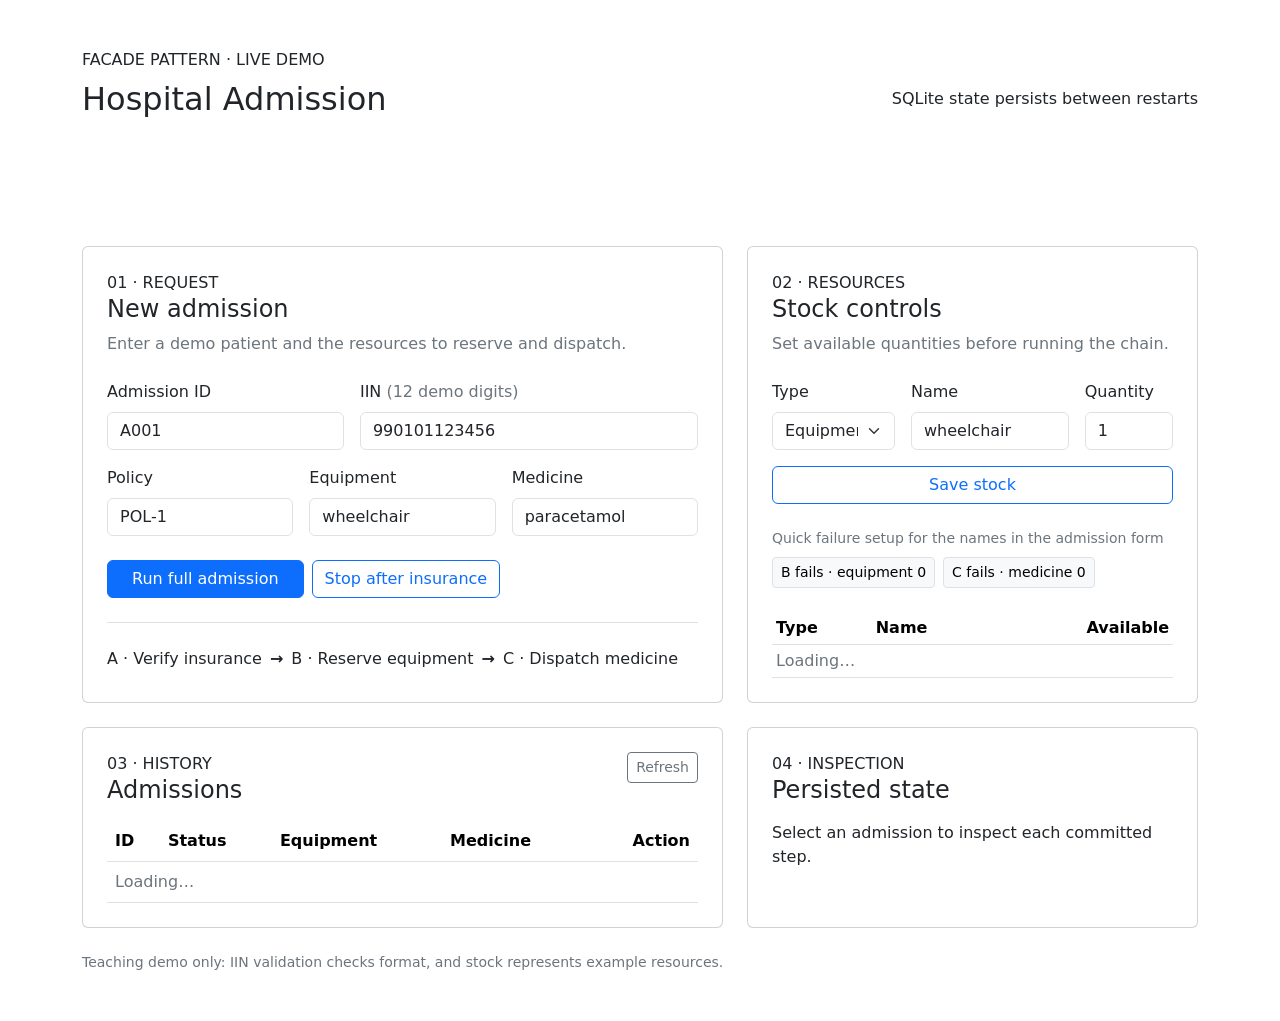
==== Assignment04/web/index.html @ b136b402 "feat: add Bootstrap frontend" ====
<!doctype html>
<html lang="en">
<head>
  <meta charset="utf-8">
  <meta name="viewport" content="width=device-width, initial-scale=1">
  <title>Hospital Admission Demo</title>
  <link href="https://cdn.jsdelivr.net/npm/bootstrap@5.3.8/dist/css/bootstrap.min.css" rel="stylesheet" integrity="sha384-sRIl4kxILFvY47J16cr9ZwB07vP4J8+LH7qKQnuqkuIAvNWLzeN8tE5YBujZqJLB" crossorigin="anonymous">
  <link href="/app.css" rel="stylesheet">
  <script src="/app.js" defer></script>
</head>
<body>
  <header class="topbar py-4 py-md-5">
    <div class="container">
      <div class="d-flex justify-content-between align-items-center gap-3 flex-wrap">
        <div>
          <div class="eyebrow mb-2">FACADE PATTERN · LIVE DEMO</div>
          <h1 class="h2 mb-2">Hospital Admission</h1>
          <p class="mb-0 text-white-50">One request. Three independent steps. Visible compensation when a later step fails.</p>
        </div>
        <span class="storage-pill">SQLite state persists between restarts</span>
      </div>
    </div>
  </header>

  <main class="container py-4 py-md-5">
    <div id="notice" class="alert d-none" role="status" aria-live="polite"></div>

    <div class="row g-4">
      <div class="col-lg-7">
        <section class="card panel h-100">
          <div class="card-body p-4">
            <div class="section-kicker">01 · REQUEST</div>
            <h2 class="h4 mb-2">New admission</h2>
            <p class="text-secondary mb-4">Enter a demo patient and the resources to reserve and dispatch.</p>
            <form id="admission-form">
              <div class="row g-3">
                <div class="col-sm-5">
                  <label class="form-label" for="admission-id">Admission ID</label>
                  <input class="form-control" id="admission-id" name="id" value="A001" required autocomplete="off">
                </div>
                <div class="col-sm-7">
                  <label class="form-label" for="iin">IIN <span class="text-secondary fw-normal">(12 demo digits)</span></label>
                  <input class="form-control" id="iin" name="iin" value="990101123456" inputmode="numeric" pattern="[0-9]{12}" maxlength="12" required>
                </div>
                <div class="col-sm-4">
                  <label class="form-label" for="policy">Policy</label>
                  <input class="form-control" id="policy" name="policy" value="POL-1" required>
                </div>
                <div class="col-sm-4">
                  <label class="form-label" for="equipment">Equipment</label>
                  <input class="form-control" id="equipment" name="equipment" value="wheelchair" required>
                </div>
                <div class="col-sm-4">
                  <label class="form-label" for="medicine">Medicine</label>
                  <input class="form-control" id="medicine" name="medicine" value="paracetamol" required>
                </div>
              </div>
              <div class="d-flex gap-2 flex-wrap mt-4">
                <button class="btn btn-primary px-4" type="button" data-admission-action="admit">Run full admission</button>
                <button class="btn btn-outline-primary" type="button" data-admission-action="start">Stop after insurance</button>
              </div>
            </form>
            <div class="flow mt-4 pt-4 border-top d-flex align-items-center flex-wrap gap-2" aria-label="Admission steps">
              <span>A · Verify insurance</span><b>→</b><span>B · Reserve equipment</span><b>→</b><span>C · Dispatch medicine</span>
            </div>
          </div>
        </section>
      </div>

      <div class="col-lg-5">
        <section class="card panel h-100">
          <div class="card-body p-4">
            <div class="section-kicker">02 · RESOURCES</div>
            <h2 class="h4 mb-2">Stock controls</h2>
            <p class="text-secondary mb-4">Set available quantities before running the chain.</p>
            <form id="stock-form" class="row g-3 align-items-end">
              <div class="col-sm-4">
                <label class="form-label" for="stock-kind">Type</label>
                <select class="form-select" id="stock-kind" name="kind"><option value="equipment">Equipment</option><option value="pharmacy">Medicine</option></select>
              </div>
              <div class="col-sm-5">
                <label class="form-label" for="stock-name">Name</label>
                <input class="form-control" id="stock-name" name="name" value="wheelchair" required>
              </div>
              <div class="col-sm-3">
                <label class="form-label" for="stock-quantity">Quantity</label>
                <input class="form-control" id="stock-quantity" name="quantity" type="number" min="0" value="1" required>
              </div>
              <div class="col-12"><button class="btn btn-outline-primary w-100" type="submit">Save stock</button></div>
            </form>
            <div class="small text-secondary mt-4 mb-2">Quick failure setup for the names in the admission form</div>
            <div class="d-flex gap-2 flex-wrap">
              <button id="prepare-b" class="btn btn-light border btn-sm" type="button">B fails · equipment 0</button>
              <button id="prepare-c" class="btn btn-light border btn-sm" type="button">C fails · medicine 0</button>
            </div>
            <div class="table-responsive mt-4">
              <table class="table table-sm align-middle mb-0"><thead><tr><th>Type</th><th>Name</th><th class="text-end">Available</th></tr></thead><tbody id="stock-rows"><tr><td colspan="3" class="text-secondary">Loading…</td></tr></tbody></table>
            </div>
          </div>
        </section>
      </div>
    </div>

    <div class="row g-4 mt-0">
      <div class="col-lg-7">
        <section class="card panel h-100">
          <div class="card-body p-4">
            <div class="d-flex justify-content-between align-items-start gap-3 flex-wrap mb-3">
              <div><div class="section-kicker">03 · HISTORY</div><h2 class="h4 mb-0">Admissions</h2></div>
              <button id="refresh" class="btn btn-outline-secondary btn-sm" type="button">Refresh</button>
            </div>
            <div class="table-responsive">
              <table class="table table-hover align-middle mb-0"><thead><tr><th>ID</th><th>Status</th><th>Equipment</th><th>Medicine</th><th class="text-end">Action</th></tr></thead><tbody id="admission-rows"><tr><td colspan="5" class="text-secondary">Loading…</td></tr></tbody></table>
            </div>
          </div>
        </section>
      </div>
      <div class="col-lg-5">
        <section class="card panel h-100">
          <div class="card-body p-4">
            <div class="section-kicker">04 · INSPECTION</div>
            <h2 class="h4 mb-3">Persisted state</h2>
            <div id="detail-empty" class="empty-state">Select an admission to inspect each committed step.</div>
            <div id="detail" class="d-none">
              <div class="d-flex align-items-center justify-content-between gap-2 mb-3"><strong id="detail-id" class="fs-5"></strong><span id="detail-status"></span></div>
              <div class="step"><span>Insurance verifier</span><strong id="detail-insurance"></strong></div>
              <div class="step"><span>Equipment reserver</span><strong id="detail-equipment"></strong></div>
              <div class="step"><span>Pharmacy dispatcher</span><strong id="detail-pharmacy"></strong></div>
              <div id="detail-reason" class="small text-danger-emphasis mt-3 d-none"></div>
              <div class="d-flex gap-2 flex-wrap mt-4">
                <button id="resume" class="btn btn-primary btn-sm" type="button">Resume chain</button>
                <button id="compensate" class="btn btn-outline-danger btn-sm" type="button">Compensate manually</button>
              </div>
            </div>
          </div>
        </section>
      </div>
    </div>
    <p class="small text-secondary mt-4 mb-0">Teaching demo only: IIN validation checks format, and stock represents example resources.</p>
  </main>
</body>
</html>
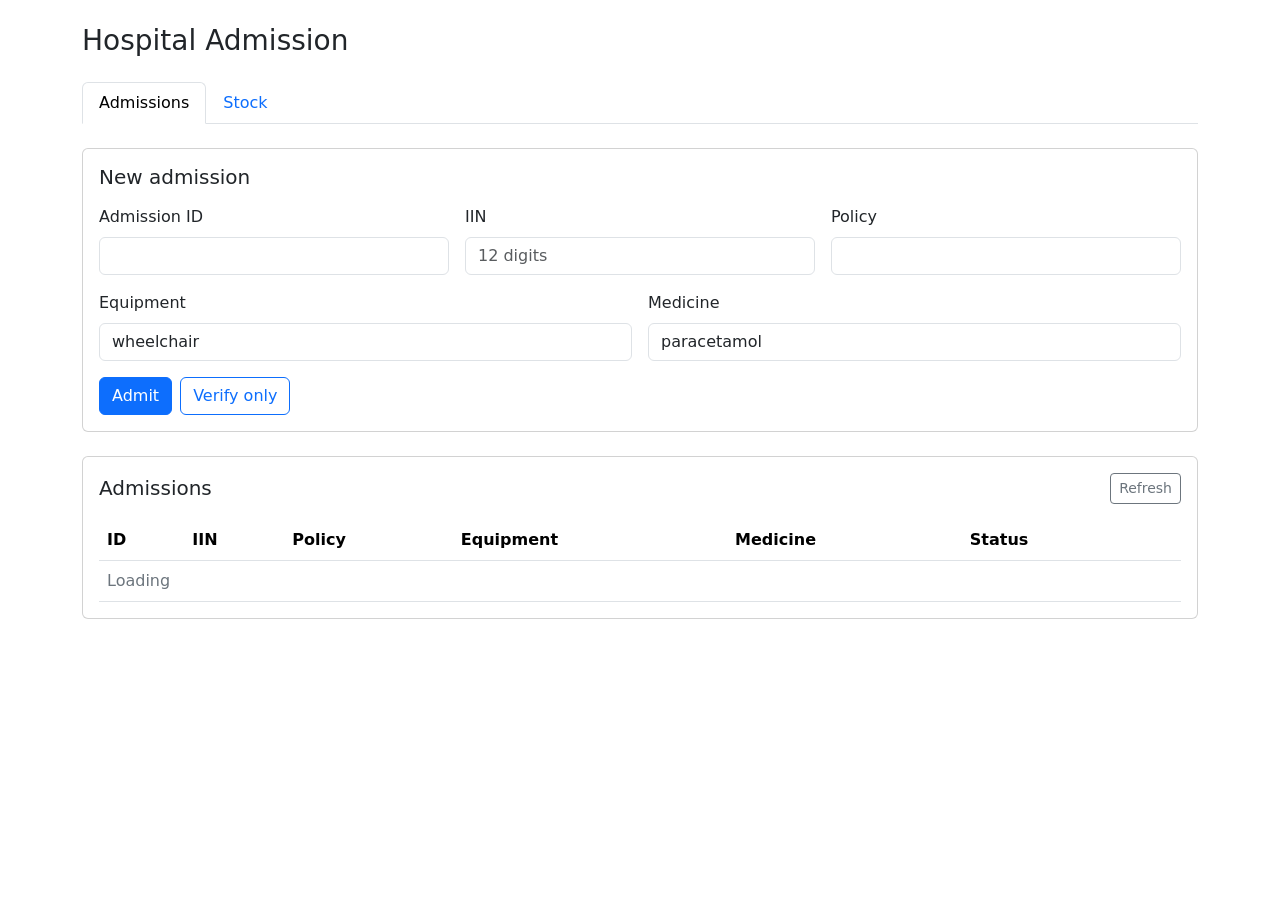
==== commit d9ed1bed: "feat: show admissions and stock tables" ====
--- a/Assignment04/web/index.html
+++ b/Assignment04/web/index.html
@@ -3,140 +3,129 @@
 <head>
   <meta charset="utf-8">
   <meta name="viewport" content="width=device-width, initial-scale=1">
-  <title>Hospital Admission Demo</title>
+  <title>Hospital Admission</title>
   <link href="https://cdn.jsdelivr.net/npm/bootstrap@5.3.8/dist/css/bootstrap.min.css" rel="stylesheet" integrity="sha384-sRIl4kxILFvY47J16cr9ZwB07vP4J8+LH7qKQnuqkuIAvNWLzeN8tE5YBujZqJLB" crossorigin="anonymous">
   <link href="/app.css" rel="stylesheet">
   <script src="/app.js" defer></script>
 </head>
 <body>
-  <header class="topbar py-4 py-md-5">
-    <div class="container">
-      <div class="d-flex justify-content-between align-items-center gap-3 flex-wrap">
-        <div>
-          <div class="eyebrow mb-2">FACADE PATTERN · LIVE DEMO</div>
-          <h1 class="h2 mb-2">Hospital Admission</h1>
-          <p class="mb-0 text-white-50">One request. Three independent steps. Visible compensation when a later step fails.</p>
-        </div>
-        <span class="storage-pill">SQLite state persists between restarts</span>
-      </div>
-    </div>
-  </header>
+  <div class="container py-4">
+    <header class="mb-4">
+      <h1 class="h3 mb-4">Hospital Admission</h1>
+      <nav class="nav nav-tabs" aria-label="Sections">
+        <button id="tab-admissions" class="nav-link active" type="button" aria-selected="true" aria-controls="panel-admissions">Admissions</button>
+        <button id="tab-stock" class="nav-link" type="button" aria-selected="false" aria-controls="panel-stock">Stock</button>
+      </nav>
+    </header>
 
-  <main class="container py-4 py-md-5">
     <div id="notice" class="alert d-none" role="status" aria-live="polite"></div>
 
-    <div class="row g-4">
-      <div class="col-lg-7">
-        <section class="card panel h-100">
-          <div class="card-body p-4">
-            <div class="section-kicker">01 · REQUEST</div>
-            <h2 class="h4 mb-2">New admission</h2>
-            <p class="text-secondary mb-4">Enter a demo patient and the resources to reserve and dispatch.</p>
+    <main>
+      <section id="panel-admissions">
+        <div class="card mb-4">
+          <div class="card-body">
+            <h2 class="h5 mb-3">New admission</h2>
             <form id="admission-form">
               <div class="row g-3">
-                <div class="col-sm-5">
+                <div class="col-md-4">
                   <label class="form-label" for="admission-id">Admission ID</label>
-                  <input class="form-control" id="admission-id" name="id" value="A001" required autocomplete="off">
+                  <input class="form-control" id="admission-id" name="id" required autocomplete="off">
                 </div>
-                <div class="col-sm-7">
-                  <label class="form-label" for="iin">IIN <span class="text-secondary fw-normal">(12 demo digits)</span></label>
-                  <input class="form-control" id="iin" name="iin" value="990101123456" inputmode="numeric" pattern="[0-9]{12}" maxlength="12" required>
+                <div class="col-md-4">
+                  <label class="form-label" for="iin">IIN</label>
+                  <input class="form-control" id="iin" name="iin" inputmode="numeric" pattern="[0-9]{12}" maxlength="12" placeholder="12 digits" required>
                 </div>
-                <div class="col-sm-4">
+                <div class="col-md-4">
                   <label class="form-label" for="policy">Policy</label>
-                  <input class="form-control" id="policy" name="policy" value="POL-1" required>
+                  <input class="form-control" id="policy" name="policy" required>
                 </div>
-                <div class="col-sm-4">
+                <div class="col-md-6">
                   <label class="form-label" for="equipment">Equipment</label>
                   <input class="form-control" id="equipment" name="equipment" value="wheelchair" required>
                 </div>
-                <div class="col-sm-4">
+                <div class="col-md-6">
                   <label class="form-label" for="medicine">Medicine</label>
                   <input class="form-control" id="medicine" name="medicine" value="paracetamol" required>
                 </div>
               </div>
-              <div class="d-flex gap-2 flex-wrap mt-4">
-                <button class="btn btn-primary px-4" type="button" data-admission-action="admit">Run full admission</button>
-                <button class="btn btn-outline-primary" type="button" data-admission-action="start">Stop after insurance</button>
+              <div class="d-flex gap-2 mt-3">
+                <button class="btn btn-primary" type="button" data-admission-action="admit">Admit</button>
+                <button class="btn btn-outline-primary" type="button" data-admission-action="start">Verify only</button>
               </div>
             </form>
-            <div class="flow mt-4 pt-4 border-top d-flex align-items-center flex-wrap gap-2" aria-label="Admission steps">
-              <span>A · Verify insurance</span><b>→</b><span>B · Reserve equipment</span><b>→</b><span>C · Dispatch medicine</span>
+          </div>
+        </div>
+
+        <div class="card mb-4">
+          <div class="card-body">
+            <div class="d-flex justify-content-between align-items-center mb-3">
+              <h2 class="h5 mb-0">Admissions</h2>
+              <button id="refresh" class="btn btn-outline-secondary btn-sm" type="button">Refresh</button>
+            </div>
+            <div class="table-responsive">
+              <table class="table table-hover align-middle mb-0">
+                <thead><tr><th>ID</th><th>IIN</th><th>Policy</th><th>Equipment</th><th>Medicine</th><th>Status</th><th></th></tr></thead>
+                <tbody id="admission-rows"><tr><td colspan="7" class="text-secondary">Loading</td></tr></tbody>
+              </table>
             </div>
           </div>
-        </section>
-      </div>
+        </div>
 
-      <div class="col-lg-5">
-        <section class="card panel h-100">
-          <div class="card-body p-4">
-            <div class="section-kicker">02 · RESOURCES</div>
-            <h2 class="h4 mb-2">Stock controls</h2>
-            <p class="text-secondary mb-4">Set available quantities before running the chain.</p>
+        <div id="detail" class="card d-none">
+          <div class="card-body">
+            <div class="d-flex justify-content-between align-items-center mb-3">
+              <h2 id="detail-id" class="h5 mb-0"></h2>
+              <span id="detail-status"></span>
+            </div>
+            <div class="table-responsive">
+              <table class="table table-bordered mb-3">
+                <thead><tr><th>Insurance</th><th>Equipment</th><th>Pharmacy</th></tr></thead>
+                <tbody><tr><td id="detail-insurance"></td><td id="detail-equipment"></td><td id="detail-pharmacy"></td></tr></tbody>
+              </table>
+            </div>
+            <p id="detail-reason" class="text-danger d-none"></p>
+            <div class="d-flex gap-2">
+              <button id="resume" class="btn btn-primary btn-sm" type="button">Resume</button>
+              <button id="compensate" class="btn btn-outline-danger btn-sm" type="button">Compensate</button>
+            </div>
+          </div>
+        </div>
+      </section>
+
+      <section id="panel-stock" class="d-none">
+        <div class="card mb-4">
+          <div class="card-body">
+            <h2 class="h5 mb-3">Stock</h2>
+            <div class="table-responsive">
+              <table class="table table-hover align-middle mb-0">
+                <thead><tr><th>Type</th><th>Name</th><th>Quantity</th><th></th></tr></thead>
+                <tbody id="stock-rows"><tr><td colspan="4" class="text-secondary">Loading</td></tr></tbody>
+              </table>
+            </div>
+          </div>
+        </div>
+        <div class="card">
+          <div class="card-body">
+            <h2 class="h5 mb-3">Add stock item</h2>
             <form id="stock-form" class="row g-3 align-items-end">
-              <div class="col-sm-4">
+              <div class="col-md-3">
                 <label class="form-label" for="stock-kind">Type</label>
                 <select class="form-select" id="stock-kind" name="kind"><option value="equipment">Equipment</option><option value="pharmacy">Medicine</option></select>
               </div>
-              <div class="col-sm-5">
+              <div class="col-md-5">
                 <label class="form-label" for="stock-name">Name</label>
-                <input class="form-control" id="stock-name" name="name" value="wheelchair" required>
+                <input class="form-control" id="stock-name" name="name" required>
               </div>
-              <div class="col-sm-3">
+              <div class="col-md-2">
                 <label class="form-label" for="stock-quantity">Quantity</label>
                 <input class="form-control" id="stock-quantity" name="quantity" type="number" min="0" value="1" required>
               </div>
-              <div class="col-12"><button class="btn btn-outline-primary w-100" type="submit">Save stock</button></div>
+              <div class="col-md-2"><button class="btn btn-primary w-100" type="submit">Save</button></div>
             </form>
-            <div class="small text-secondary mt-4 mb-2">Quick failure setup for the names in the admission form</div>
-            <div class="d-flex gap-2 flex-wrap">
-              <button id="prepare-b" class="btn btn-light border btn-sm" type="button">B fails · equipment 0</button>
-              <button id="prepare-c" class="btn btn-light border btn-sm" type="button">C fails · medicine 0</button>
-            </div>
-            <div class="table-responsive mt-4">
-              <table class="table table-sm align-middle mb-0"><thead><tr><th>Type</th><th>Name</th><th class="text-end">Available</th></tr></thead><tbody id="stock-rows"><tr><td colspan="3" class="text-secondary">Loading…</td></tr></tbody></table>
-            </div>
           </div>
-        </section>
-      </div>
-    </div>
-
-    <div class="row g-4 mt-0">
-      <div class="col-lg-7">
-        <section class="card panel h-100">
-          <div class="card-body p-4">
-            <div class="d-flex justify-content-between align-items-start gap-3 flex-wrap mb-3">
-              <div><div class="section-kicker">03 · HISTORY</div><h2 class="h4 mb-0">Admissions</h2></div>
-              <button id="refresh" class="btn btn-outline-secondary btn-sm" type="button">Refresh</button>
-            </div>
-            <div class="table-responsive">
-              <table class="table table-hover align-middle mb-0"><thead><tr><th>ID</th><th>Status</th><th>Equipment</th><th>Medicine</th><th class="text-end">Action</th></tr></thead><tbody id="admission-rows"><tr><td colspan="5" class="text-secondary">Loading…</td></tr></tbody></table>
-            </div>
-          </div>
-        </section>
-      </div>
-      <div class="col-lg-5">
-        <section class="card panel h-100">
-          <div class="card-body p-4">
-            <div class="section-kicker">04 · INSPECTION</div>
-            <h2 class="h4 mb-3">Persisted state</h2>
-            <div id="detail-empty" class="empty-state">Select an admission to inspect each committed step.</div>
-            <div id="detail" class="d-none">
-              <div class="d-flex align-items-center justify-content-between gap-2 mb-3"><strong id="detail-id" class="fs-5"></strong><span id="detail-status"></span></div>
-              <div class="step"><span>Insurance verifier</span><strong id="detail-insurance"></strong></div>
-              <div class="step"><span>Equipment reserver</span><strong id="detail-equipment"></strong></div>
-              <div class="step"><span>Pharmacy dispatcher</span><strong id="detail-pharmacy"></strong></div>
-              <div id="detail-reason" class="small text-danger-emphasis mt-3 d-none"></div>
-              <div class="d-flex gap-2 flex-wrap mt-4">
-                <button id="resume" class="btn btn-primary btn-sm" type="button">Resume chain</button>
-                <button id="compensate" class="btn btn-outline-danger btn-sm" type="button">Compensate manually</button>
-              </div>
-            </div>
-          </div>
-        </section>
-      </div>
-    </div>
-    <p class="small text-secondary mt-4 mb-0">Teaching demo only: IIN validation checks format, and stock represents example resources.</p>
-  </main>
+        </div>
+      </section>
+    </main>
+  </div>
 </body>
 </html>
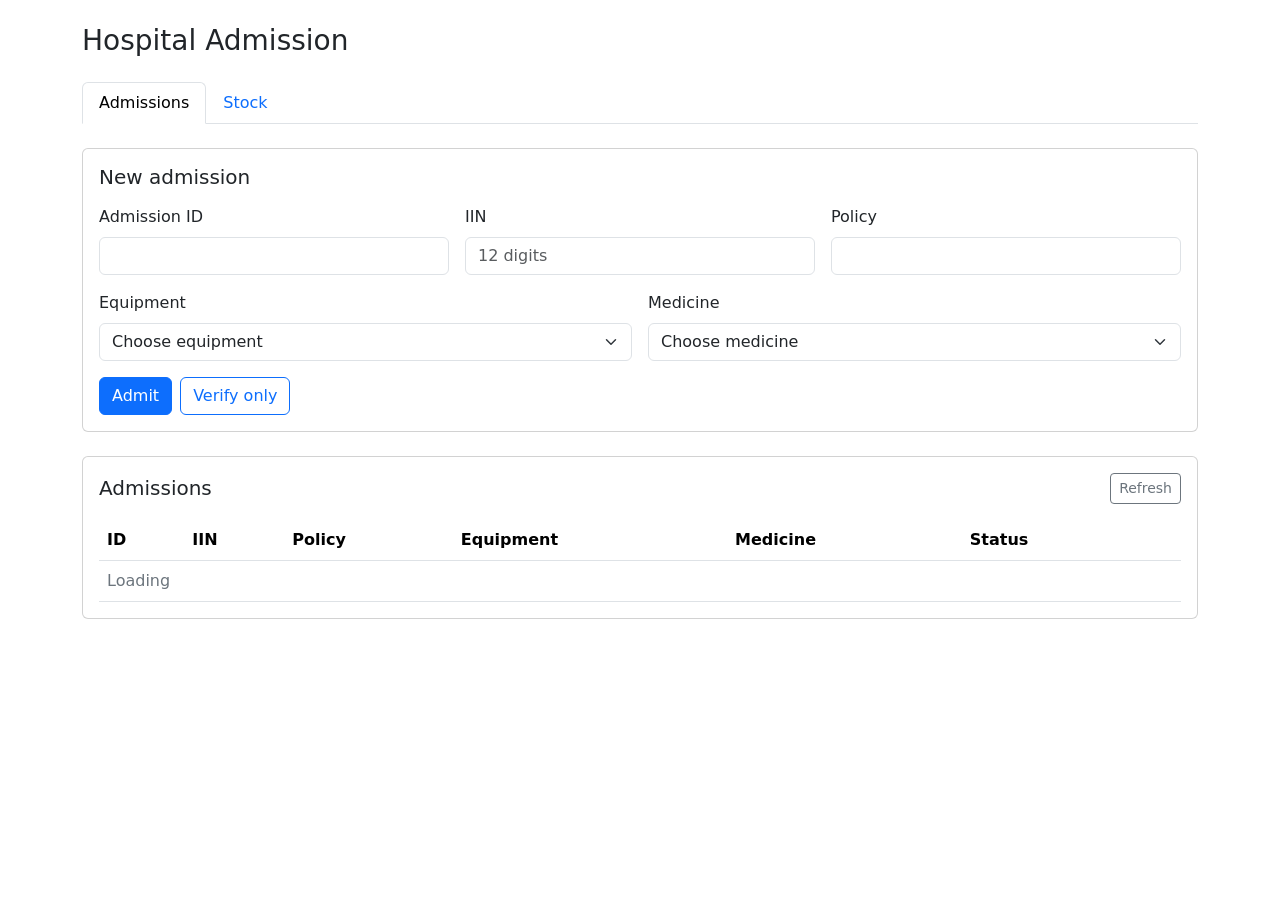
==== commit 22abc298: "feat: separate equipment and medicine stock" ====
--- a/Assignment04/web/index.html
+++ b/Assignment04/web/index.html
@@ -41,11 +41,11 @@
                 </div>
                 <div class="col-md-6">
                   <label class="form-label" for="equipment">Equipment</label>
-                  <input class="form-control" id="equipment" name="equipment" value="wheelchair" required>
+                  <select class="form-select" id="equipment" name="equipment" required><option value="">Choose equipment</option></select>
                 </div>
                 <div class="col-md-6">
                   <label class="form-label" for="medicine">Medicine</label>
-                  <input class="form-control" id="medicine" name="medicine" value="paracetamol" required>
+                  <select class="form-select" id="medicine" name="medicine" required><option value="">Choose medicine</option></select>
                 </div>
               </div>
               <div class="d-flex gap-2 mt-3">
@@ -93,35 +93,54 @@
       </section>
 
       <section id="panel-stock" class="d-none">
-        <div class="card mb-4">
-          <div class="card-body">
-            <h2 class="h5 mb-3">Stock</h2>
-            <div class="table-responsive">
-              <table class="table table-hover align-middle mb-0">
-                <thead><tr><th>Type</th><th>Name</th><th>Quantity</th><th></th></tr></thead>
-                <tbody id="stock-rows"><tr><td colspan="4" class="text-secondary">Loading</td></tr></tbody>
-              </table>
+        <div class="row g-4">
+          <div class="col-lg-6">
+            <div class="card h-100">
+              <div class="card-body">
+                <h2 class="h5 mb-3">Equipment</h2>
+                <div class="table-responsive">
+                  <table class="table table-hover align-middle">
+                    <thead><tr><th>Name</th><th>Quantity</th><th></th></tr></thead>
+                    <tbody id="equipment-rows"><tr><td colspan="3" class="text-secondary">Loading</td></tr></tbody>
+                  </table>
+                </div>
+                <form id="equipment-form" class="row g-2 align-items-end mt-2">
+                  <div class="col-sm-6">
+                    <label class="form-label" for="equipment-name">New equipment</label>
+                    <input class="form-control" id="equipment-name" name="name" required>
+                  </div>
+                  <div class="col-sm-3">
+                    <label class="form-label" for="equipment-quantity">Quantity</label>
+                    <input class="form-control" id="equipment-quantity" name="quantity" type="number" min="0" value="1" required>
+                  </div>
+                  <div class="col-sm-3"><button class="btn btn-primary w-100" type="submit">Add</button></div>
+                </form>
+              </div>
             </div>
           </div>
-        </div>
-        <div class="card">
-          <div class="card-body">
-            <h2 class="h5 mb-3">Add stock item</h2>
-            <form id="stock-form" class="row g-3 align-items-end">
-              <div class="col-md-3">
-                <label class="form-label" for="stock-kind">Type</label>
-                <select class="form-select" id="stock-kind" name="kind"><option value="equipment">Equipment</option><option value="pharmacy">Medicine</option></select>
+          <div class="col-lg-6">
+            <div class="card h-100">
+              <div class="card-body">
+                <h2 class="h5 mb-3">Medicine</h2>
+                <div class="table-responsive">
+                  <table class="table table-hover align-middle">
+                    <thead><tr><th>Name</th><th>Quantity</th><th></th></tr></thead>
+                    <tbody id="medicine-rows"><tr><td colspan="3" class="text-secondary">Loading</td></tr></tbody>
+                  </table>
+                </div>
+                <form id="medicine-form" class="row g-2 align-items-end mt-2">
+                  <div class="col-sm-6">
+                    <label class="form-label" for="medicine-name">New medicine</label>
+                    <input class="form-control" id="medicine-name" name="name" required>
+                  </div>
+                  <div class="col-sm-3">
+                    <label class="form-label" for="medicine-quantity">Quantity</label>
+                    <input class="form-control" id="medicine-quantity" name="quantity" type="number" min="0" value="1" required>
+                  </div>
+                  <div class="col-sm-3"><button class="btn btn-primary w-100" type="submit">Add</button></div>
+                </form>
               </div>
-              <div class="col-md-5">
-                <label class="form-label" for="stock-name">Name</label>
-                <input class="form-control" id="stock-name" name="name" required>
-              </div>
-              <div class="col-md-2">
-                <label class="form-label" for="stock-quantity">Quantity</label>
-                <input class="form-control" id="stock-quantity" name="quantity" type="number" min="0" value="1" required>
-              </div>
-              <div class="col-md-2"><button class="btn btn-primary w-100" type="submit">Save</button></div>
-            </form>
+            </div>
           </div>
         </div>
       </section>
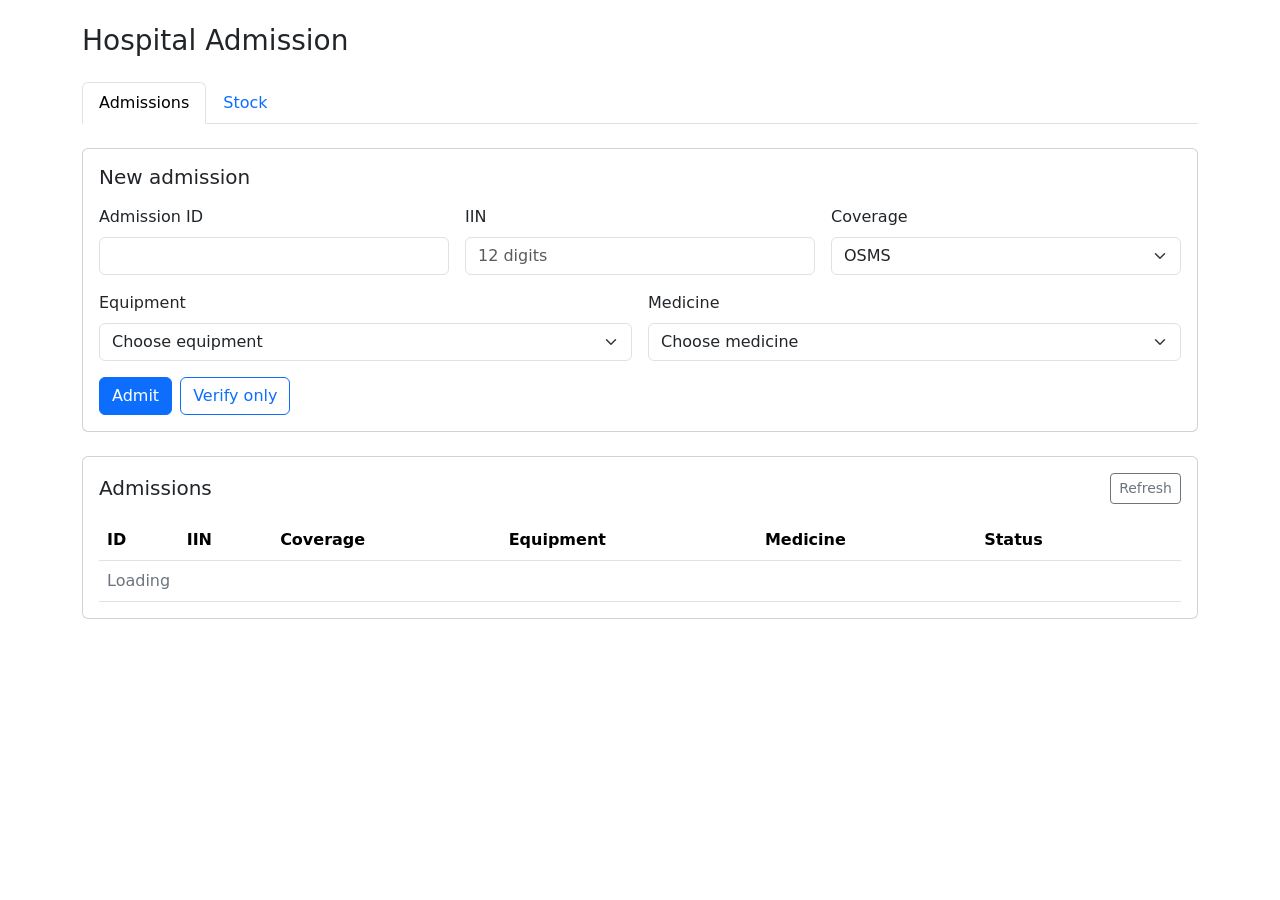
==== commit 45052b2e: "feat: use Kazakhstan coverage categories" ====
--- a/Assignment04/web/index.html
+++ b/Assignment04/web/index.html
@@ -36,8 +36,13 @@
                   <input class="form-control" id="iin" name="iin" inputmode="numeric" pattern="[0-9]{12}" maxlength="12" placeholder="12 digits" required>
                 </div>
                 <div class="col-md-4">
-                  <label class="form-label" for="policy">Policy</label>
-                  <input class="form-control" id="policy" name="policy" required>
+                  <label class="form-label" for="coverage">Coverage</label>
+                  <select class="form-select" id="coverage" name="coverage" required>
+                    <option value="OSMS">OSMS</option>
+                    <option value="GOBMP">GOBMP</option>
+                    <option value="DMS">DMS</option>
+                    <option value="NONE">No coverage</option>
+                  </select>
                 </div>
                 <div class="col-md-6">
                   <label class="form-label" for="equipment">Equipment</label>
@@ -64,7 +69,7 @@
             </div>
             <div class="table-responsive">
               <table class="table table-hover align-middle mb-0">
-                <thead><tr><th>ID</th><th>IIN</th><th>Policy</th><th>Equipment</th><th>Medicine</th><th>Status</th><th></th></tr></thead>
+                <thead><tr><th>ID</th><th>IIN</th><th>Coverage</th><th>Equipment</th><th>Medicine</th><th>Status</th><th></th></tr></thead>
                 <tbody id="admission-rows"><tr><td colspan="7" class="text-secondary">Loading</td></tr></tbody>
               </table>
             </div>
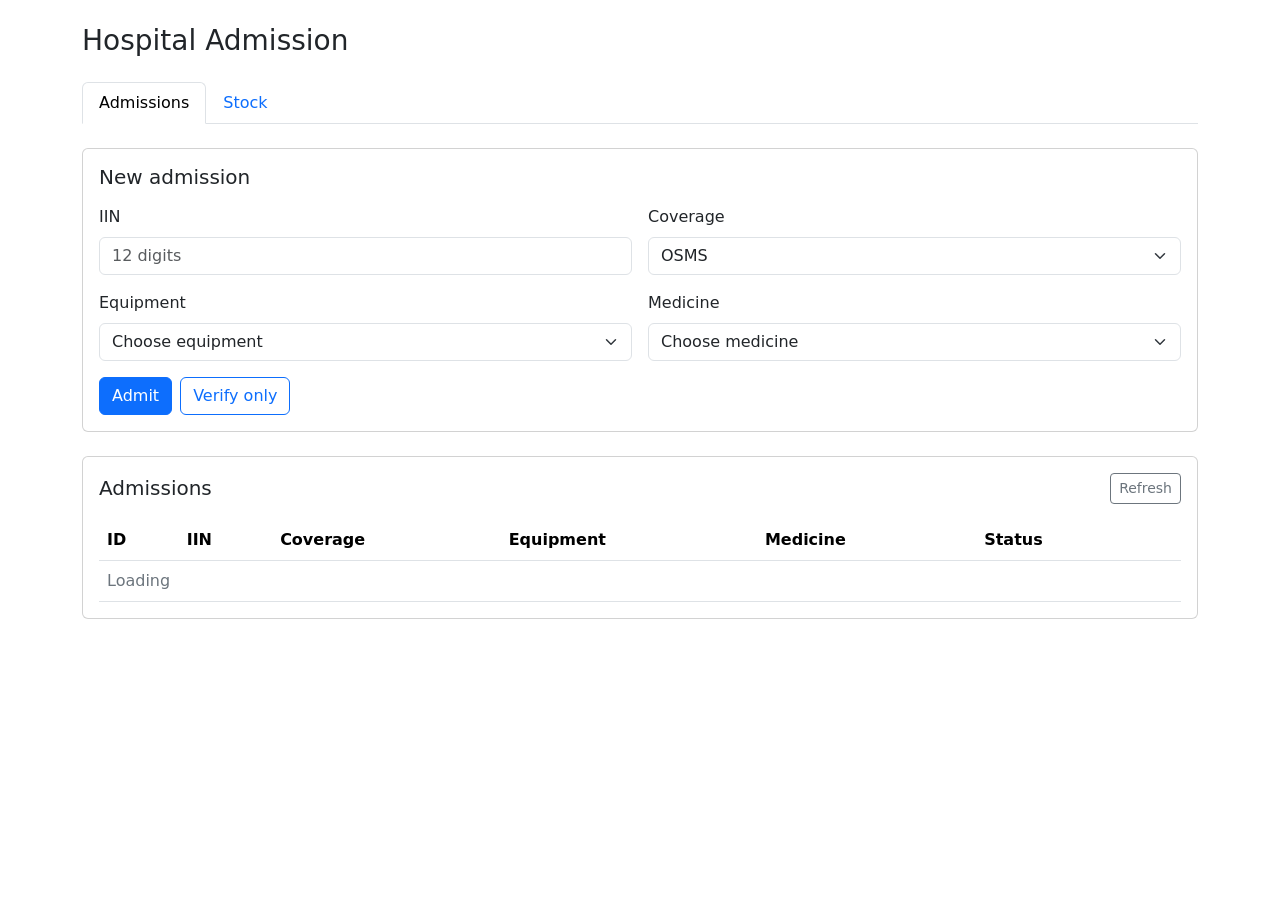
==== commit 424b339c: "feat: generate admission IDs" ====
--- a/Assignment04/web/index.html
+++ b/Assignment04/web/index.html
@@ -27,15 +27,11 @@
             <h2 class="h5 mb-3">New admission</h2>
             <form id="admission-form">
               <div class="row g-3">
-                <div class="col-md-4">
-                  <label class="form-label" for="admission-id">Admission ID</label>
-                  <input class="form-control" id="admission-id" name="id" required autocomplete="off">
-                </div>
-                <div class="col-md-4">
+                <div class="col-md-6">
                   <label class="form-label" for="iin">IIN</label>
                   <input class="form-control" id="iin" name="iin" inputmode="numeric" pattern="[0-9]{12}" maxlength="12" placeholder="12 digits" required>
                 </div>
-                <div class="col-md-4">
+                <div class="col-md-6">
                   <label class="form-label" for="coverage">Coverage</label>
                   <select class="form-select" id="coverage" name="coverage" required>
                     <option value="OSMS">OSMS</option>
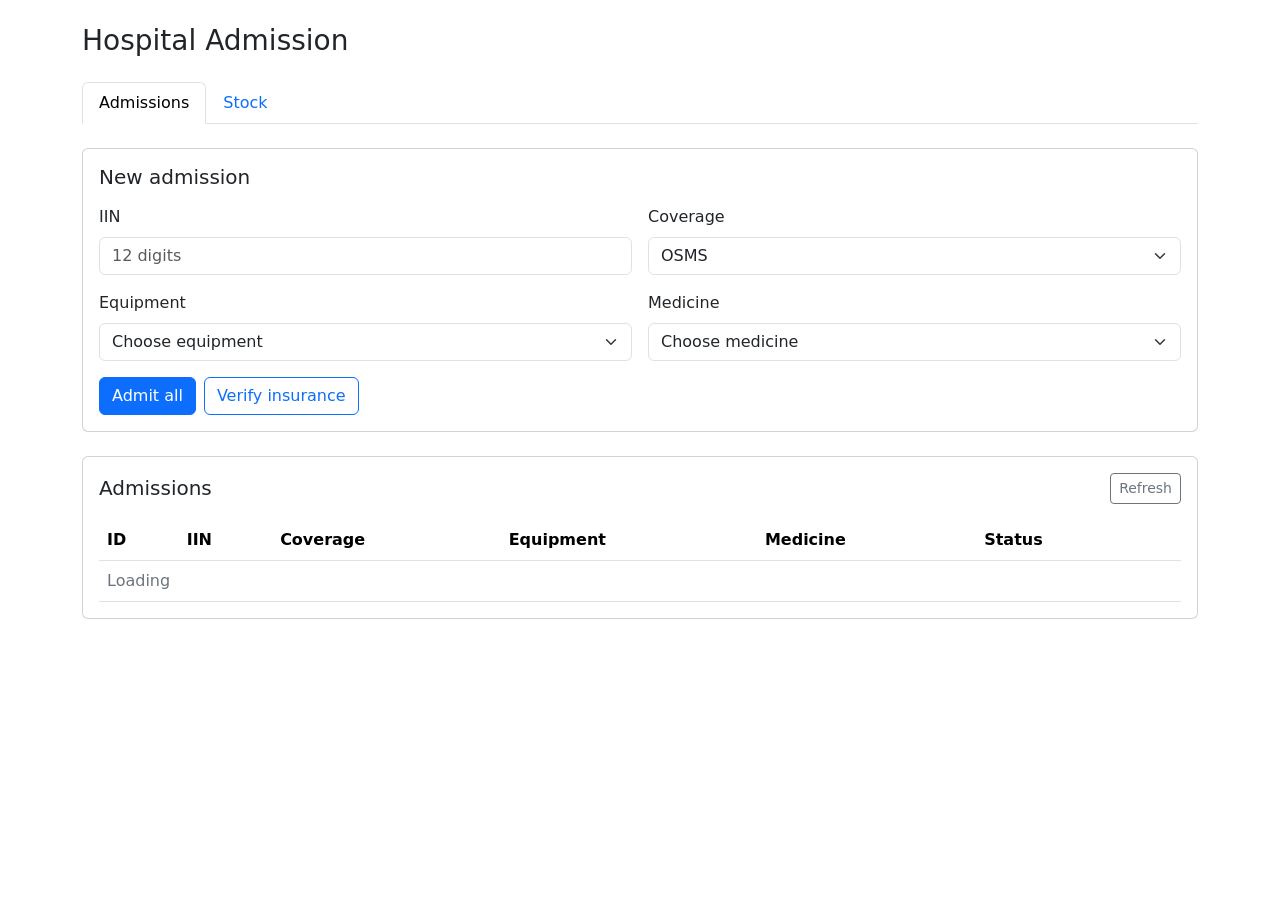
==== commit 8f79bc53: "feat: add stepwise admission and release" ====
--- a/Assignment04/web/index.html
+++ b/Assignment04/web/index.html
@@ -50,8 +50,8 @@
                 </div>
               </div>
               <div class="d-flex gap-2 mt-3">
-                <button class="btn btn-primary" type="button" data-admission-action="admit">Admit</button>
-                <button class="btn btn-outline-primary" type="button" data-admission-action="start">Verify only</button>
+                <button class="btn btn-primary" type="button" data-admission-action="admit">Admit all</button>
+                <button class="btn btn-outline-primary" type="button" data-admission-action="start">Verify insurance</button>
               </div>
             </form>
           </div>
@@ -85,9 +85,12 @@
               </table>
             </div>
             <p id="detail-reason" class="text-danger d-none"></p>
-            <div class="d-flex gap-2">
-              <button id="resume" class="btn btn-primary btn-sm" type="button">Resume</button>
+            <div class="d-flex flex-wrap gap-2">
+              <button id="reserve" class="btn btn-outline-primary btn-sm" type="button">Reserve equipment</button>
+              <button id="dispatch" class="btn btn-outline-primary btn-sm" type="button">Dispatch medicine</button>
+              <button id="resume" class="btn btn-primary btn-sm" type="button">Complete all</button>
               <button id="compensate" class="btn btn-outline-danger btn-sm" type="button">Compensate</button>
+              <button id="release" class="btn btn-outline-danger btn-sm" type="button">Release admission</button>
             </div>
           </div>
         </div>
